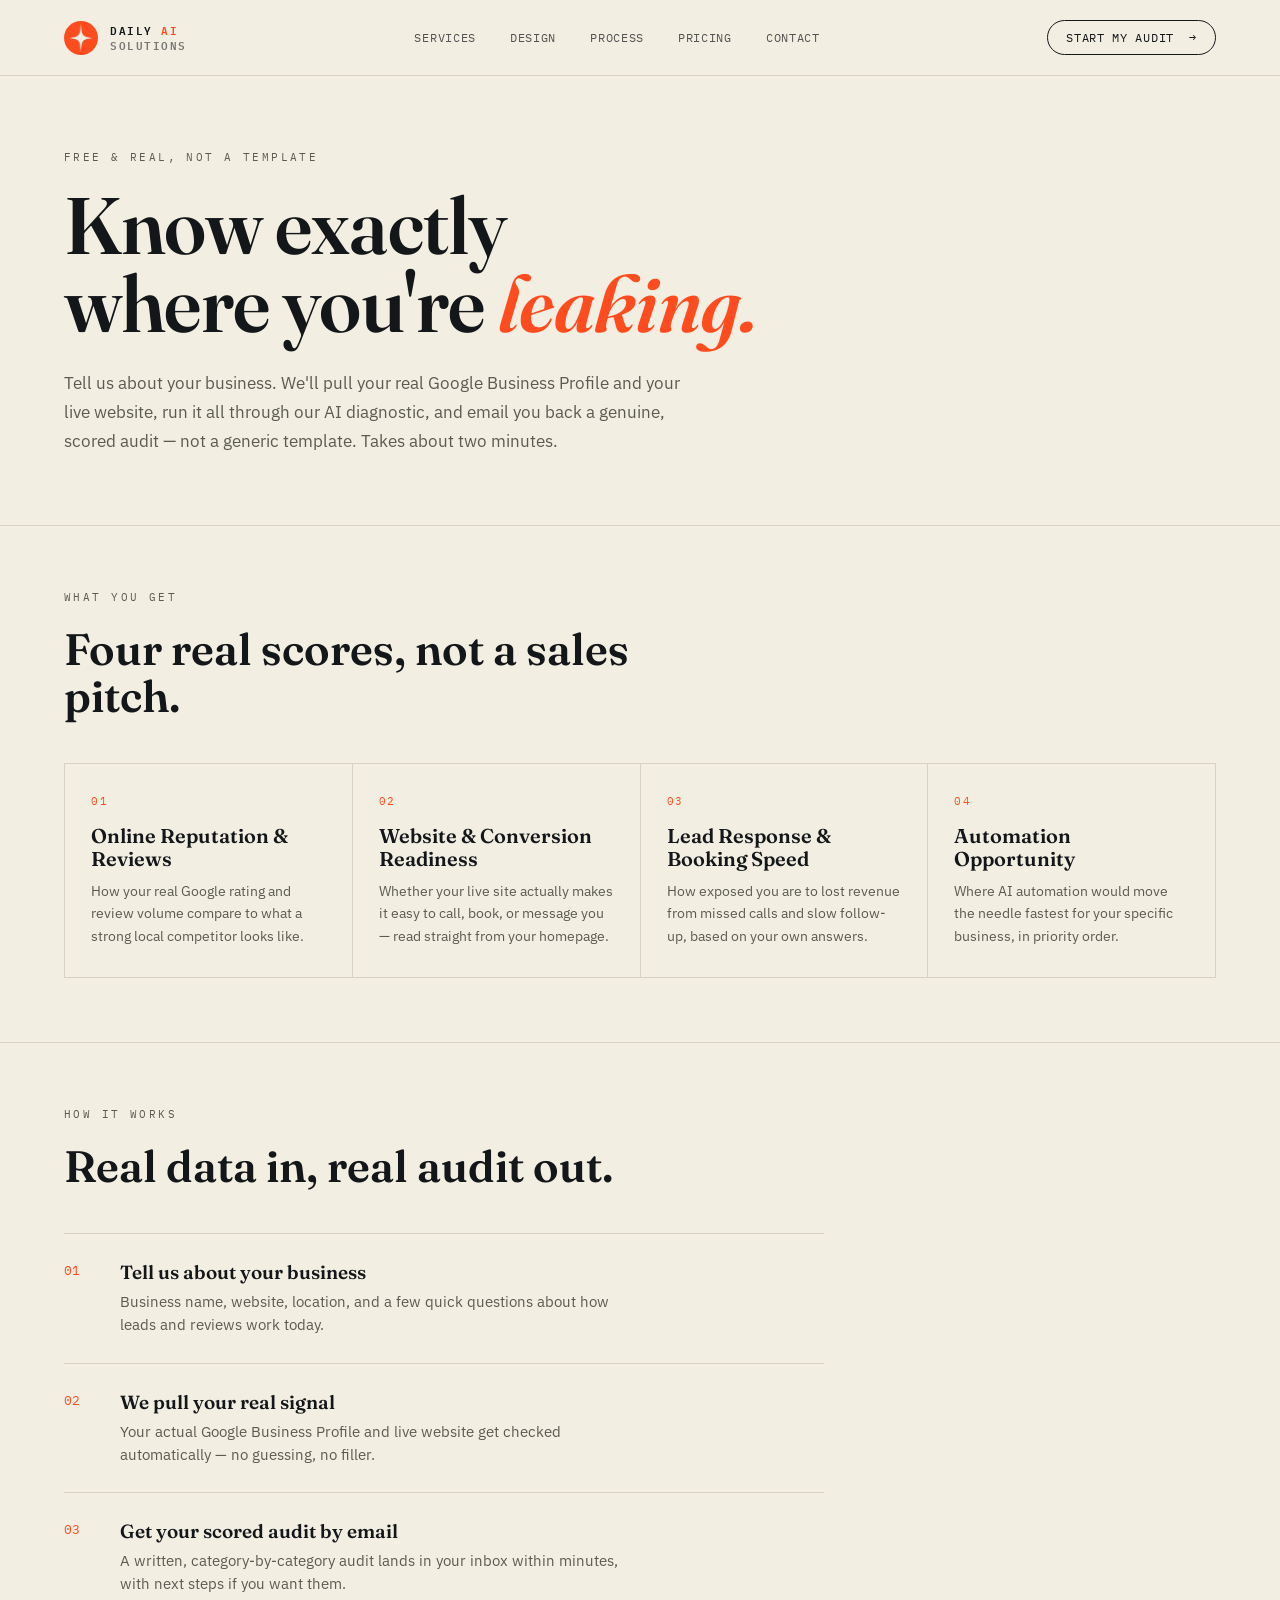
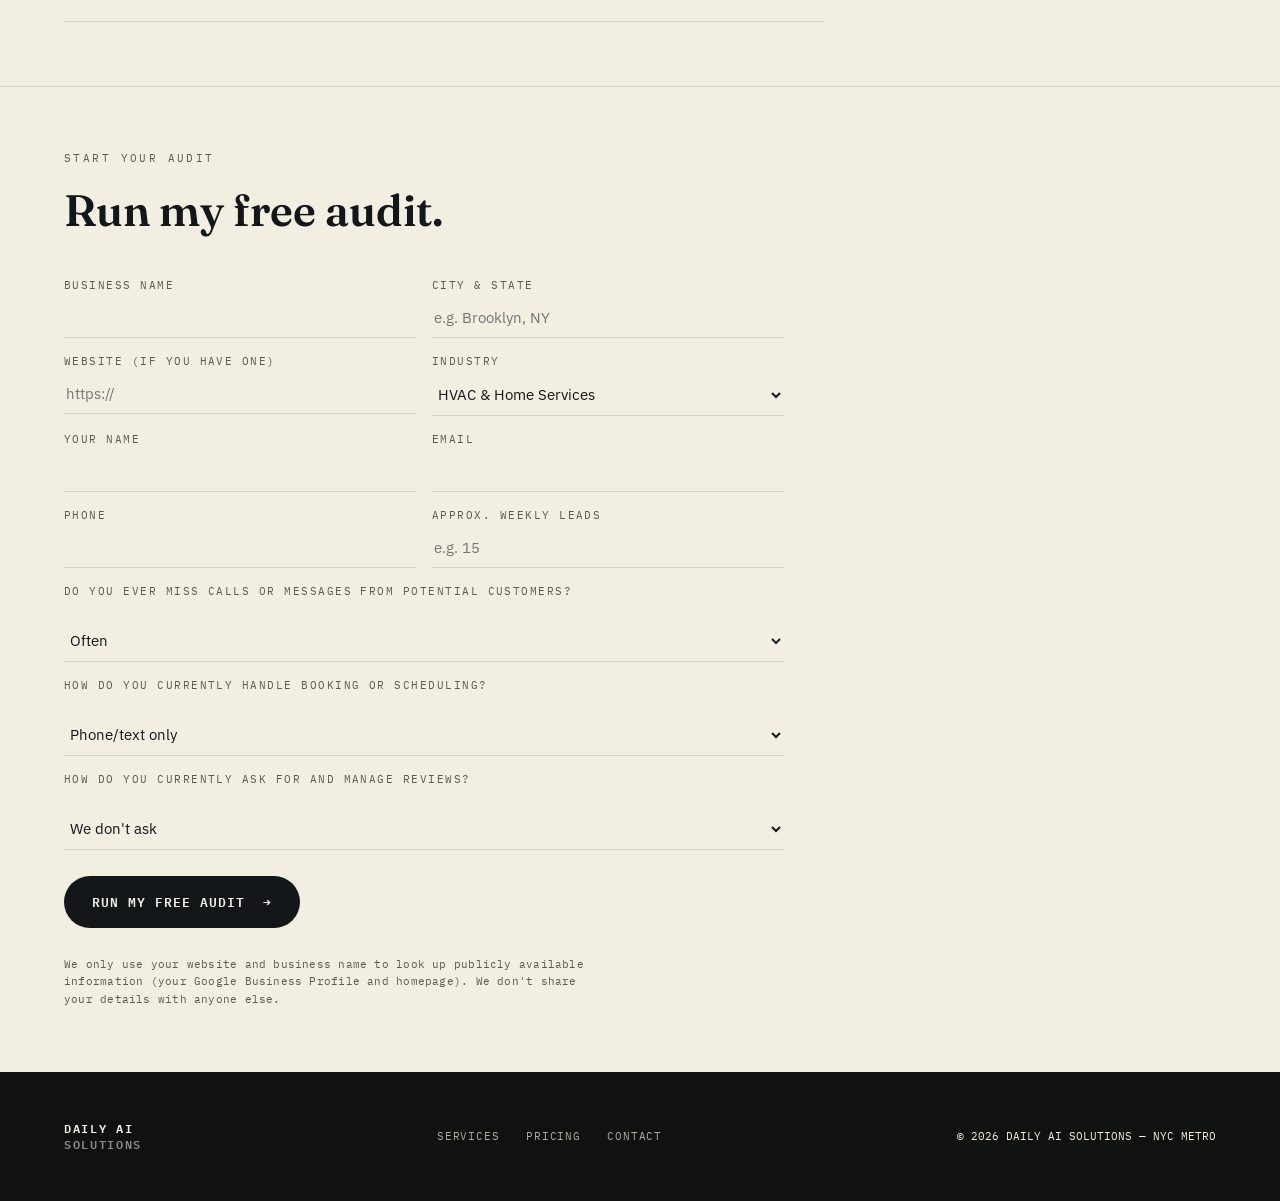
==== audit.html @ da2e5c86 "Initial commit: Daily AI Solutions marketing site + audit page Co-Authored-By: Claude Opus 4.8 <nore" ====
<!doctype html>
<html lang="en">
<head>
<meta charset="UTF-8" />
<meta name="viewport" content="width=device-width, initial-scale=1.0" />
<title>Free AI Business Audit — Daily AI Solutions</title>
<meta name="description" content="A real, data-backed AI business audit. We check your actual online presence and combine it with your answers to score your lead response, reputation, website, and automation opportunity — free." />
<link rel="icon" href="data:image/svg+xml,%3Csvg xmlns='http://www.w3.org/2000/svg' viewBox='0 0 100 100'%3E%3Crect width='100' height='100' fill='%23FF4C1F'/%3E%3Cpath d='M50,25 C53,42 56,44 72,47 C56,53 53,56 50,72 C47,56 44,53 33,50 C44,47 47,42 50,25 Z' fill='%23F2EEE4'/%3E%3C/svg%3E" />
<link rel="preconnect" href="https://fonts.googleapis.com">
<link rel="preconnect" href="https://fonts.gstatic.com" crossorigin>
<link href="https://fonts.googleapis.com/css2?family=Fraunces:opsz,wght@9..144,300;9..144,500;9..144,600;9..144,700;9..144,900&family=IBM+Plex+Mono:wght@400;500;600&family=IBM+Plex+Sans:wght@400;500;600&display=swap" rel="stylesheet">
<link rel="stylesheet" href="css/style.css">
<link rel="stylesheet" href="css/audit.css">
</head>
<body>

<header class="site-header scrolled">
  <nav>
    <a href="index.html#top" class="brand-mark">
      <span class="brand-badge"><svg viewBox="0 0 34 34" width="30" height="30" aria-hidden="true"><defs><filter id="starEmboss" x="-60%" y="-60%" width="220%" height="220%"><feDropShadow dx="0.45" dy="0.45" stdDeviation="0.3" flood-color="#000000" flood-opacity="0.45"/><feDropShadow dx="-0.4" dy="-0.4" stdDeviation="0.3" flood-color="#ffffff" flood-opacity="0.5"/></filter></defs><g transform="translate(17,17)" filter="url(#starEmboss)"><path d="M 0,-16 C 0.56,-1.88 1.88,-0.56 16,0 C 1.88,0.56 0.56,1.88 0,16 C -0.56,1.88 -1.88,0.56 -16,0 C -1.88,-0.56 -0.56,-1.88 0,-16 Z" fill="#F2EEE4"/></g></svg></span>
      <span class="brand-word">DAILY <span class="brand-ai">AI</span><br><em>SOLUTIONS</em></span>
    </a>
    <div class="nav-links">
      <a href="index.html#services">Services</a>
      <a href="index.html#web-design">Design</a>
      <a href="index.html#how">Process</a>
      <a href="index.html#pricing">Pricing</a>
      <a href="index.html#contact">Contact</a>
    </div>
    <a href="#audit-form" class="nav-cta">Start My Audit &nbsp;→</a>
  </nav>
</header>

<main class="audit-main">

  <section class="audit-hero">
    <span class="section-label">FREE &amp; REAL, NOT A TEMPLATE</span>
    <h1 class="audit-hero-heading">Know exactly<br>where you're <em>leaking.</em></h1>
    <p class="audit-hero-tagline">Tell us about your business. We'll pull your real Google Business Profile and your live website, run it all through our AI diagnostic, and email you back a genuine, scored audit &#8212; not a generic template. Takes about two minutes.</p>
  </section>

  <section class="audit-section">
    <div class="audit-section-head">
      <span class="section-label">WHAT YOU GET</span>
      <h2>Four real scores, not a sales pitch.</h2>
    </div>
    <div class="audit-grid">
      <div class="audit-card">
        <span class="audit-card-index">01</span>
        <h3>Online Reputation &amp; Reviews</h3>
        <p>How your real Google rating and review volume compare to what a strong local competitor looks like.</p>
      </div>
      <div class="audit-card">
        <span class="audit-card-index">02</span>
        <h3>Website &amp; Conversion Readiness</h3>
        <p>Whether your live site actually makes it easy to call, book, or message you &#8212; read straight from your homepage.</p>
      </div>
      <div class="audit-card">
        <span class="audit-card-index">03</span>
        <h3>Lead Response &amp; Booking Speed</h3>
        <p>How exposed you are to lost revenue from missed calls and slow follow-up, based on your own answers.</p>
      </div>
      <div class="audit-card">
        <span class="audit-card-index">04</span>
        <h3>Automation Opportunity</h3>
        <p>Where AI automation would move the needle fastest for your specific business, in priority order.</p>
      </div>
    </div>
  </section>

  <section class="audit-section">
    <div class="audit-section-head">
      <span class="section-label">HOW IT WORKS</span>
      <h2>Real data in, real audit out.</h2>
    </div>
    <div class="audit-steps">
      <div class="audit-step">
        <span class="audit-step-num">01</span>
        <div>
          <h3>Tell us about your business</h3>
          <p>Business name, website, location, and a few quick questions about how leads and reviews work today.</p>
        </div>
      </div>
      <div class="audit-step">
        <span class="audit-step-num">02</span>
        <div>
          <h3>We pull your real signal</h3>
          <p>Your actual Google Business Profile and live website get checked automatically &#8212; no guessing, no filler.</p>
        </div>
      </div>
      <div class="audit-step">
        <span class="audit-step-num">03</span>
        <div>
          <h3>Get your scored audit by email</h3>
          <p>A written, category-by-category audit lands in your inbox within minutes, with next steps if you want them.</p>
        </div>
      </div>
    </div>
  </section>

  <section class="audit-section" id="audit-form">
    <div class="audit-section-head">
      <span class="section-label">START YOUR AUDIT</span>
      <h2>Run my free audit.</h2>
    </div>
    <div class="audit-form-wrap">
      <form class="contact-form" id="auditForm">
        <div class="form-row">
          <div><label>Business Name</label><input name="businessName" required /></div>
          <div><label>City &amp; State</label><input name="city" placeholder="e.g. Brooklyn, NY" required /></div>
        </div>
        <div class="form-row">
          <div><label>Website (if you have one)</label><input name="website" type="url" placeholder="https://" /></div>
          <div>
            <label>Industry</label>
            <select name="industry">
              <option>HVAC &amp; Home Services</option>
              <option>Medical Spa &amp; Wellness</option>
              <option>Legal &amp; Professional Services</option>
              <option>Contracting &amp; Trades</option>
              <option>Restaurant &amp; Hospitality</option>
              <option>Retail</option>
              <option>Freelance &amp; Consulting</option>
              <option>Other</option>
            </select>
          </div>
        </div>
        <div class="form-row">
          <div><label>Your Name</label><input name="contactName" required /></div>
          <div><label>Email</label><input name="email" type="email" required /></div>
        </div>
        <div class="form-row">
          <div><label>Phone</label><input name="phone" type="tel" /></div>
          <div><label>Approx. Weekly Leads</label><input name="weeklyLeads" type="number" min="0" placeholder="e.g. 15" /></div>
        </div>
        <label>Do you ever miss calls or messages from potential customers?</label>
        <select name="missedCalls">
          <option>Often</option>
          <option>Sometimes</option>
          <option>Rarely</option>
          <option>Not sure</option>
        </select>
        <label>How do you currently handle booking or scheduling?</label>
        <select name="bookingProcess">
          <option>Phone/text only</option>
          <option>Online calendar tool</option>
          <option>Front-desk staff</option>
          <option>We don't have a formal process</option>
        </select>
        <label>How do you currently ask for and manage reviews?</label>
        <select name="reviewProcess">
          <option>We don't ask</option>
          <option>We ask sometimes, manually</option>
          <option>We have an automated system</option>
        </select>
        <button type="submit">Run My Free Audit &nbsp;→</button>
      </form>
      <p class="audit-status" id="auditStatus"></p>
      <p class="audit-disclaimer">We only use your website and business name to look up publicly available information (your Google Business Profile and homepage). We don't share your details with anyone else.</p>
    </div>
  </section>

</main>

<footer class="site-footer">
  <div class="footer-inner">
    <div class="brand-word footer-brand">DAILY AI<br><em>SOLUTIONS</em></div>
    <div class="footer-links">
      <a href="index.html#services">Services</a>
      <a href="index.html#pricing">Pricing</a>
      <a href="index.html#contact">Contact</a>
    </div>
    <div class="footer-copy">&#169; 2026 DAILY AI SOLUTIONS &#8212; NYC METRO</div>
  </div>
</footer>

<script>
(function () {
  var WEBHOOK_URL = 'https://n8n.agenticnodes.cloud/webhook/daily-ai/business-audit';
  var form = document.getElementById('auditForm');
  var statusEl = document.getElementById('auditStatus');

  form.addEventListener('submit', function (e) {
    e.preventDefault();
    var btn = form.querySelector('button[type="submit"]');
    var originalLabel = btn.textContent;
    btn.disabled = true;
    btn.textContent = 'Running your audit…';
    statusEl.className = 'audit-status';
    statusEl.textContent = '';

    var data = new FormData(form);
    var payload = {};
    data.forEach(function (value, key) { payload[key] = value; });

    fetch(WEBHOOK_URL, {
      method: 'POST',
      headers: { 'Content-Type': 'application/json' },
      body: JSON.stringify(payload)
    })
      .then(function (res) {
        if (!res.ok) { throw new Error('Request failed'); }
        form.reset();
        form.hidden = t
---- css/style.css ----
:root{
  --bg-light:#F2EEE2;
  --bg-dark:#0F1210;
  --bg-accent:#FF4C1F;
  --text-on-light:#14171A;
  --text-on-light-mute:#5B5B52;
  --text-on-dark:#F2EEE2;
  --text-on-dark-mute:#9A9C93;
  --ink-blue:#2E4CB0;
  --line:#D8D2C2;
  --line-dark:rgba(242,238,226,0.14);
  --font-display:'Fraunces', Georgia, serif;
  --font-mono:'IBM Plex Mono', ui-monospace, monospace;
  --font-body:'IBM Plex Sans', ui-sans-serif, sans-serif;
}

*{box-sizing:border-box;margin:0;padding:0;}
html{background:var(--bg-light);}
body{
  font-family:var(--font-body);
  background:var(--bg-light);
  color:var(--text-on-light);
  overflow-x:hidden;
}
a{color:inherit;text-decoration:none;}
button{font-family:inherit;border:none;background:none;cursor:pointer;}
ul,ol{list-style:none;}
img{max-width:100%;display:block;}

::selection{background:var(--bg-accent);color:var(--bg-light);}

/* ============ LOADER ============ */
#loader{
  position:fixed;inset:0;z-index:200;
  background:var(--bg-dark);
  display:flex;flex-direction:column;align-items:center;justify-content:center;gap:18px;
  transition:opacity .6s ease, visibility .6s ease;
}
#loader.hidden{opacity:0;visibility:hidden;pointer-events:none;}
.loader-brand{
  font-family:var(--font-display);font-weight:600;font-size:clamp(22px,3vw,30px);
  color:var(--text-on-dark);letter-spacing:0.01em;
}
.loader-brand span{color:var(--bg-accent);font-style:italic;}
.loader-sub{font-family:var(--font-mono);font-size:11px;letter-spacing:0.25em;color:var(--text-on-dark-mute);}
#loader-bar{width:220px;height:2px;background:var(--line-dark);}
#loader-bar-fill{height:100%;width:0%;background:var(--bg-accent);transition:width .15s linear;}
#loader-percent{font-family:var(--font-mono);font-size:11px;color:var(--text-on-dark-mute);}

/* ============ HEADER ============ */
.site-header{
  position:fixed;top:0;left:0;right:0;z-index:100;
  padding:20px 5vw;
  transition:background .3s ease, backdrop-filter .3s ease, border-color .3s ease;
  border-bottom:1px solid transparent;
  mix-blend-mode:normal;
}
.site-header.scrolled{
  background:rgba(242,238,226,0.82);
  backdrop-filter:blur(10px);
  border-bottom-color:var(--line);
}
.site-header.on-dark{ color:var(--text-on-dark); }
.site-header.on-dark.scrolled{
  background:rgba(15,18,16,0.75);
  border-bottom-color:var(--line-dark);
}
.site-header nav{
  display:flex;align-items:center;justify-content:space-between;
  max-width:1440px;margin:0 auto;
}
.brand-mark{display:flex;align-items:center;gap:12px;}
.brand-badge{
  width:34px;height:34px;flex:none;border-radius:50%;
  background:var(--bg-accent);color:var(--bg-light);
  display:flex;align-items:center;justify-content:center;
  font-family:var(--font-display);font-weight:700;font-size:16px;
}
.brand-word{
  font-family:var(--font-mono);font-size:11px;letter-spacing:0.14em;font-weight:600;
  line-height:1.35;
}
.brand-word em{font-style:normal;opacity:0.55;}
.brand-word .brand-ai{color:var(--bg-accent);}
.nav-links{display:flex;gap:34px;}
.nav-links a{
  font-family:var(--font-mono);font-size:11.5px;letter-spacing:0.06em;
  text-transform:uppercase;opacity:0.72;transition:opacity .2s ease;
}
.nav-links a:hover{opacity:1;}
.nav-cta{
  font-family:var(--font-mono);font-size:11.5px;letter-spacing:0.06em;text-transform:uppercase;
  border:1px solid currentColor;padding:9px 18px;border-radius:999px;
  transition:background .2s ease, color .2s ease;
}
.nav-cta:hover{background:var(--bg-accent);border-color:var(--bg-accent);color:var(--bg-light);}
@media(max-width:860px){ .nav-links{display:none;} }

/* ============ HERO ============ */
.hero-standalone{
  position:relative;height:100vh;
  display:flex;flex-direction:column;justify-content:center;
  padding:0 5vw;
  background:var(--bg-light);
}
.stamp-badge{
  position:absolute;top:110px;right:5vw;width:130px;height:130px;color:var(--text-on-light-mute);
  animation:spin-slow 22s linear infinite;
}
.stamp-badge svg{width:100%;height:100%;}
@keyframes spin-slow{ from{transform:rotate(0deg);} to{transform:rotate(360deg);} }

.section-label{
  display:block;font-family:var(--font-mono);font-size:11px;letter-spacing:0.22em;
  text-transform:uppercase;color:var(--text-on-light-mute);margin-bottom:22px;
}
.section-content.align-right .section-label,
.section-stats .section-label{color:var(--text-on-dark-mute);}

.hero-heading{
  font-family:var(--font-display);font-weight:600;
  font-size:clamp(56px, 10vw, 148px);
  line-height:0.92;letter-spacing:-0.01em;color:var(--text-on-light);
  max-width:1100px;
}
.hero-heading .line{display:block;overflow:hidden;}
.hero-heading .word{display:inline-block;}
.hero-heading em{font-style:italic;color:var(--bg-accent);}

.hero-tagline{
  margin-top:34px;max-width:560px;
  font-family:var(--font-body);font-size:17px;line-height:1.6;
  color:var(--text-on-light-mute);
}

.scroll-indicator{
  position:absolute;bottom:44px;left:5vw;
  display:flex;align-items:center;gap:14px;
}
.scroll-indicator span{font-family:var(--font-mono);font-size:10.5px;letter-spacing:0.2em;color:var(--text-on-light-mute);}
.scroll-line{width:1px;height:56px;background:var(--line);position:relative;overflow:hidden;}
.scroll-line-fill{position:absolute;top:0;left:0;width:100%;height:30%;background:var(--bg-accent);animation:scrollDown 1.8s ease-in-out infinite;}
@keyframes scrollDown{ 0%{transform:translateY(-100%);} 100%{transform:translateY(300%);} }

/* ============ CANVAS CENTERPIECE ============ */
.canvas-wrap{
  position:fixed;inset:0;z-index:5;
  clip-path:circle(0% at 50% 50%);
  background:var(--bg-dark);
}
#canvas{width:100%;height:100%;display:block;}
.canvas-caption{
  position:absolute;bottom:64px;left:50%;transform:translateX(-50%);
  text-align:center;color:var(--text-on-dark);
  opacity:0;transition:opacity .3s ease;
}
.canvas-caption.visible{opacity:1;}
.cc-index{display:block;font-family:var(--font-mono);font-size:11px;letter-spacing:0.2em;color:var(--bg-accent);margin-bottom:6px;}
.cc-label{font-family:var(--font-mono);font-size:13px;letter-spacing:0.12em;text-transform:uppercase;}

#dark-overlay{
  position:fixed;inset:0;z-index:6;background:var(--bg-dark);opacity:0;pointer-events:none;
}

/* ============ MARQUEE ============ */
.marquee-wrap{
  position:fixed;top:50%;left:0;width:100%;z-index:4;
  transform:translateY(-50%);overflow:visible;pointer-events:none;
  opacity:0;mix-blend-mode:difference;
}
.marquee-text{
  display:inline-block;white-space:nowrap;
  font-family:var(--font-display);font-weight:700;font-style:italic;
  font-size:13vw;color:var(--text-on-dark);letter-spacing:-0.01em;
}

/* ============ SCROLL SECTIONS ============ */
#scroll-container{position:relative;height:1200vh;z-index:10;}
.scroll-section{
  position:absolute;top:0;left:0;width:100%;
  opacity:0;pointer-events:none;
}
.scroll-section.is-active{pointer-events:auto;}
.section-content{padding:0 5vw;}
.align-left{padding-left:5vw;padding-right:56vw;}
.align-right{padding-left:56vw;padding-right:5vw;}
.align-left .section-inner,.align-right .section-inner{max-width:min(38vw,560px);}
@media(max-width:860px){
  .align-left,.align-right{padding-left:6vw;padding-right:6vw;}
  .align-left .section-inner,.align-right .section-inner{max-width:100%;}
}

.section-content .section-heading{
  font-family:var(--font-display);font-weight:600;font-size:clamp(32px,4.2vw,54px);
  line-height:1.02;color:var(--text-on-dark);margin-bottom:20px;
}
.section-content .section-body{
  font-family:var(--font-body);font-size:16px;line-height:1.7;color:var(--text-on-dark-mute);
  max-width:46ch;
}
.section-note{
  margin-top:18px;font-family:var(--font-mono);font-size:13px;color:var(--bg-accent);
}
.section-list{margin-top:22px;display:flex;flex-direction:column;gap:10px;}
.section-list li{
  font-family:var(--font-mono);font-size:12.5px;letter-spacing:0.03em;color:var(--text-on-dark);
  padding-left:20px;position:relative;
}
.section-list li::before{content:"—";position:absolute;left:0;color:var(--bg-accent);}
.section-price{
  margin-top:26px;font-family:var(--font-mono);font-weight:600;font-size:14px;
  color:var(--text-on-dark);letter-spacing:0.04em;
  border-top:1px solid var(--line-dark);padding-top:16px;display:inline-block;
}

.process-list{margin-top:8px;display:flex;flex-direction:column;gap:16px;}
.process-list li{
  font-family:var(--font-body);font-size:16px;color:var(--text-on-dark);
  display:flex;gap:18px;align-items:baseline;
  border-bottom:1px solid var(--line-dark);padding-bottom:14px;
}
.process-list li span{
  font-family:var(--font-mono);font-size:12px;color:var(--bg-accent);flex:none;width:24px;
}

/* ============ STATS ============ */
.section-stats{padding:0 5vw;display:flex;align-items:center;justify-content:center;}
.stats-grid{
  display:grid;grid-template-columns:repeat(2,1fr);gap:56px 80px;
  max-width:900px;
}
.stat{text-align:left;}
.stat-number{
  font-family:var(--font-display);font-weight:700;font-size:clamp(48px,6.5vw,88px);
  color:var(--text-on-dark);line-height:1;
}
.stat-suffix{
  font-family:var(--font-display);font-weight:600;font-size:clamp(22px,2.5vw,34px);
  color:var(--bg-accent);margin-left:4px;
}
.stat-label{
  display:block;margin-top:12px;font-family:var(--font-mono);font-size:11.5px;
  letter-spacing:0.08em;text-transform:uppercase;color:var(--text-on-dark-mute);
}
@media(max-width:860px){ .stats-grid{grid-template-columns:1fr;gap:36px;} }

/* ============ CTA (persist) ============ */
.section-cta{
  display:flex;align-items:center;justify-content:center;text-align:center;padding:0 6vw;
}
.section-cta .section-inner{max-width:640px;margin:0 auto;}
.cta-heading{
  font-family:var(--font-display);font-weight:700;font-size:clamp(48px,9vw,112px);
  line-height:0.94;color:var(--text-on-dark);margin:18px 0 24px;
}
.cta-heading em{font-style:italic;color:var(--bg-accent);}
.section-cta .section-body{margin:0 auto 34px;color:var(--text-on-dark-mute);}
.cta-button{
  display:inline-flex;align-items:center;gap:8px;
  background:var(--bg-accent);color:var(--bg-light);
  font-family:var(--font-mono);font-size:13px;letter-spacing:0.08em;text-transform:uppercase;font-weight:600;
  padding:16px 30px;border-radius:999px;
  transition:transform .2s ease, box-shadow .2s ease;
}
.cta-button:hover{transform:translateY(-3px);box-shadow:0 16px 40px -12px rgba(255,76,31,0.5);}

/* ============ CONTACT ============ */
.contact-section{
  position:relative;z-index:20;background:var(--bg-light);
  padding:140px 5vw 100px;
}
.contact-wrap{
  max-width:1200px;margin:0 auto;
  display:grid;grid-template-columns:0.9fr 1.1fr;gap:80px;
}
.contact-info .section-heading{
  font-family:var(--font-display);font-weight:600;font-size:clamp(34px,4.5vw,52px);
  color:var(--text-on-light);margin-bottom:18px;
}
.contact-info .section-body{color:var(--text-on-light-mute);max-width:40ch;line-height:1.7;}
.contact-details{margin-top:36px;display:flex;flex-direction:column;gap:18px;}
.contact-details div{display:flex;flex-direction:column;gap:2px;border-top:1px solid var(--line);padding-top:12px;}
.cd-label{font-family:var(--font-mono);font-size:10.5px;letter-spacing:0.16em;text-transform:uppercase;color:var(--text-on-light-mute);}
.cd-value{font-family:var(--font-body);font-size:15px;color:var(--text-on-light);}

.contact-form{display:flex;flex-direction:column;gap:16px;}
.contact-form .form-row{display:grid;grid-template-columns:1fr 1fr;gap:16px;}
.contact-form label{
  font-family:var(--font-mono);font-size:10.5px;letter-spacing:0.14em;text-transform:uppercase;
  color:var(--text-on-light-mute);margin-bottom:6px;display:block;
}
.contact-form input,.contact-form select,.contact-form textarea{
  width:100%;background:transparent;border:none;border-bottom:1px solid var(--line);
  padding:10px 2px;font-family:var(--font-body);font-size:15px;color:var(--text-on-light);
  outline:none;transition:border-color .2s ease;
}
.contact-form input:focus,.contact-form select:focus,.contact-form textarea:focus{border-color:var(--bg-accent);}
.contact-form textarea{min-height:88px;resize:vertical;}
.contact-form button{
  margin-top:10px;align-self:flex-start;
  background:var(--text-on-light);color:var(--bg-light);
  font-family:var(--font-mono);font-size:12.5px;letter-spacing:0.08em;text-transform:uppercase;font-weight:600;
  padding:15px 28px;border-radius:999px;transition:background .2s ease, transform .2s ease;
}
.contact-form button:hover{background:var(--bg-accent);transform:translateY(-2px);}
@media(max-width:860px){ .contact-wrap{grid-template-columns:1fr;gap:50px;} }

/* ============ FOOTER ============ */
.site-footer{
  position:relative;z-index:20;background:var(--bg-dark);color:var(--text-on-dark);
  padding:48px 5vw;
}
.footer-inner{
  max-width:1200px;margin:0 auto;
  display:flex;flex-wrap:wrap;align-items:center;justify-content:space-between;gap:20px;
}
.footer-brand{font-size:12px;}
.footer-links{display:flex;gap:26px;}
.footer-links a{font-family:var(--font-mono);font-size:11px;letter-spacing:0.08em;text-transform:uppercase;opacity:0.7;}
.footer-links a:hover{opacity:1;}
.footer-copy{font-family:var(--font-mono);font-size:10.5px;letter-s
---- css/audit.css ----
/* ============ AUDIT PAGE ============ */
.audit-main{padding-top:110px;background:var(--bg-light);}

.audit-hero{padding:40px 5vw 70px;max-width:900px;}
.audit-hero-heading{
  font-family:var(--font-display);font-weight:600;
  font-size:clamp(40px,6.8vw,80px);line-height:0.98;letter-spacing:-0.01em;
  color:var(--text-on-light);margin:18px 0 26px;
}
.audit-hero-heading em{font-style:italic;color:var(--bg-accent);}
.audit-hero-tagline{
  font-family:var(--font-body);font-size:17px;line-height:1.7;
  color:var(--text-on-light-mute);max-width:640px;
}

/* -- What you get -- */
.audit-section{padding:64px 5vw;border-top:1px solid var(--line);}
.audit-section-head{max-width:640px;margin-bottom:44px;}
.audit-section-head h2{
  font-family:var(--font-display);font-weight:600;font-size:clamp(28px,3.6vw,44px);
  color:var(--text-on-light);line-height:1.05;
}

.audit-grid{
  display:grid;grid-template-columns:repeat(4,1fr);gap:1px;
  background:var(--line);border:1px solid var(--line);
}
.audit-card{background:var(--bg-light);padding:30px 26px;}
.audit-card-index{
  display:block;font-family:var(--font-mono);font-size:11px;letter-spacing:0.14em;
  color:var(--bg-accent);margin-bottom:16px;
}
.audit-card h3{
  font-family:var(--font-display);font-weight:600;font-size:20px;
  color:var(--text-on-light);margin-bottom:10px;line-height:1.15;
}
.audit-card p{font-family:var(--font-body);font-size:14px;line-height:1.6;color:var(--text-on-light-mute);}
@media(max-width:960px){ .audit-grid{grid-template-columns:1fr 1fr;} }
@media(max-width:640px){ .audit-grid{grid-template-columns:1fr;} }

/* -- How it works -- */
.audit-steps{display:flex;flex-direction:column;gap:0;max-width:760px;}
.audit-step{
  display:flex;gap:28px;padding:26px 0;border-top:1px solid var(--line);
}
.audit-step:last-child{border-bottom:1px solid var(--line);}
.audit-step-num{
  font-family:var(--font-mono);font-size:13px;color:var(--bg-accent);flex:none;width:28px;padding-top:2px;
}
.audit-step h3{
  font-family:var(--font-display);font-weight:600;font-size:19px;color:var(--text-on-light);margin-bottom:6px;
}
.audit-step p{font-family:var(--font-body);font-size:14.5px;line-height:1.6;color:var(--text-on-light-mute);max-width:56ch;}

/* -- Form -- */
.audit-form-wrap{max-width:720px;}
.audit-form-wrap .form-row-3{display:grid;grid-template-columns:1fr 1fr 1fr;gap:16px;}
@media(max-width:760px){ .audit-form-wrap .form-row-3{grid-template-columns:1fr;} }

.audit-status{
  margin-top:22px;font-family:var(--font-mono);font-size:13px;line-height:1.6;
  display:none;
}
.audit-status--success{display:block;color:var(--ink-blue);}
.audit-status--error{display:block;color:#B0242E;}

.audit-disclaimer{
  margin-top:28px;font-family:var(--font-mono);font-size:11px;letter-spacing:0.02em;
  color:var(--text-on-light-mute);max-width:520px;line-height:1.6;
}
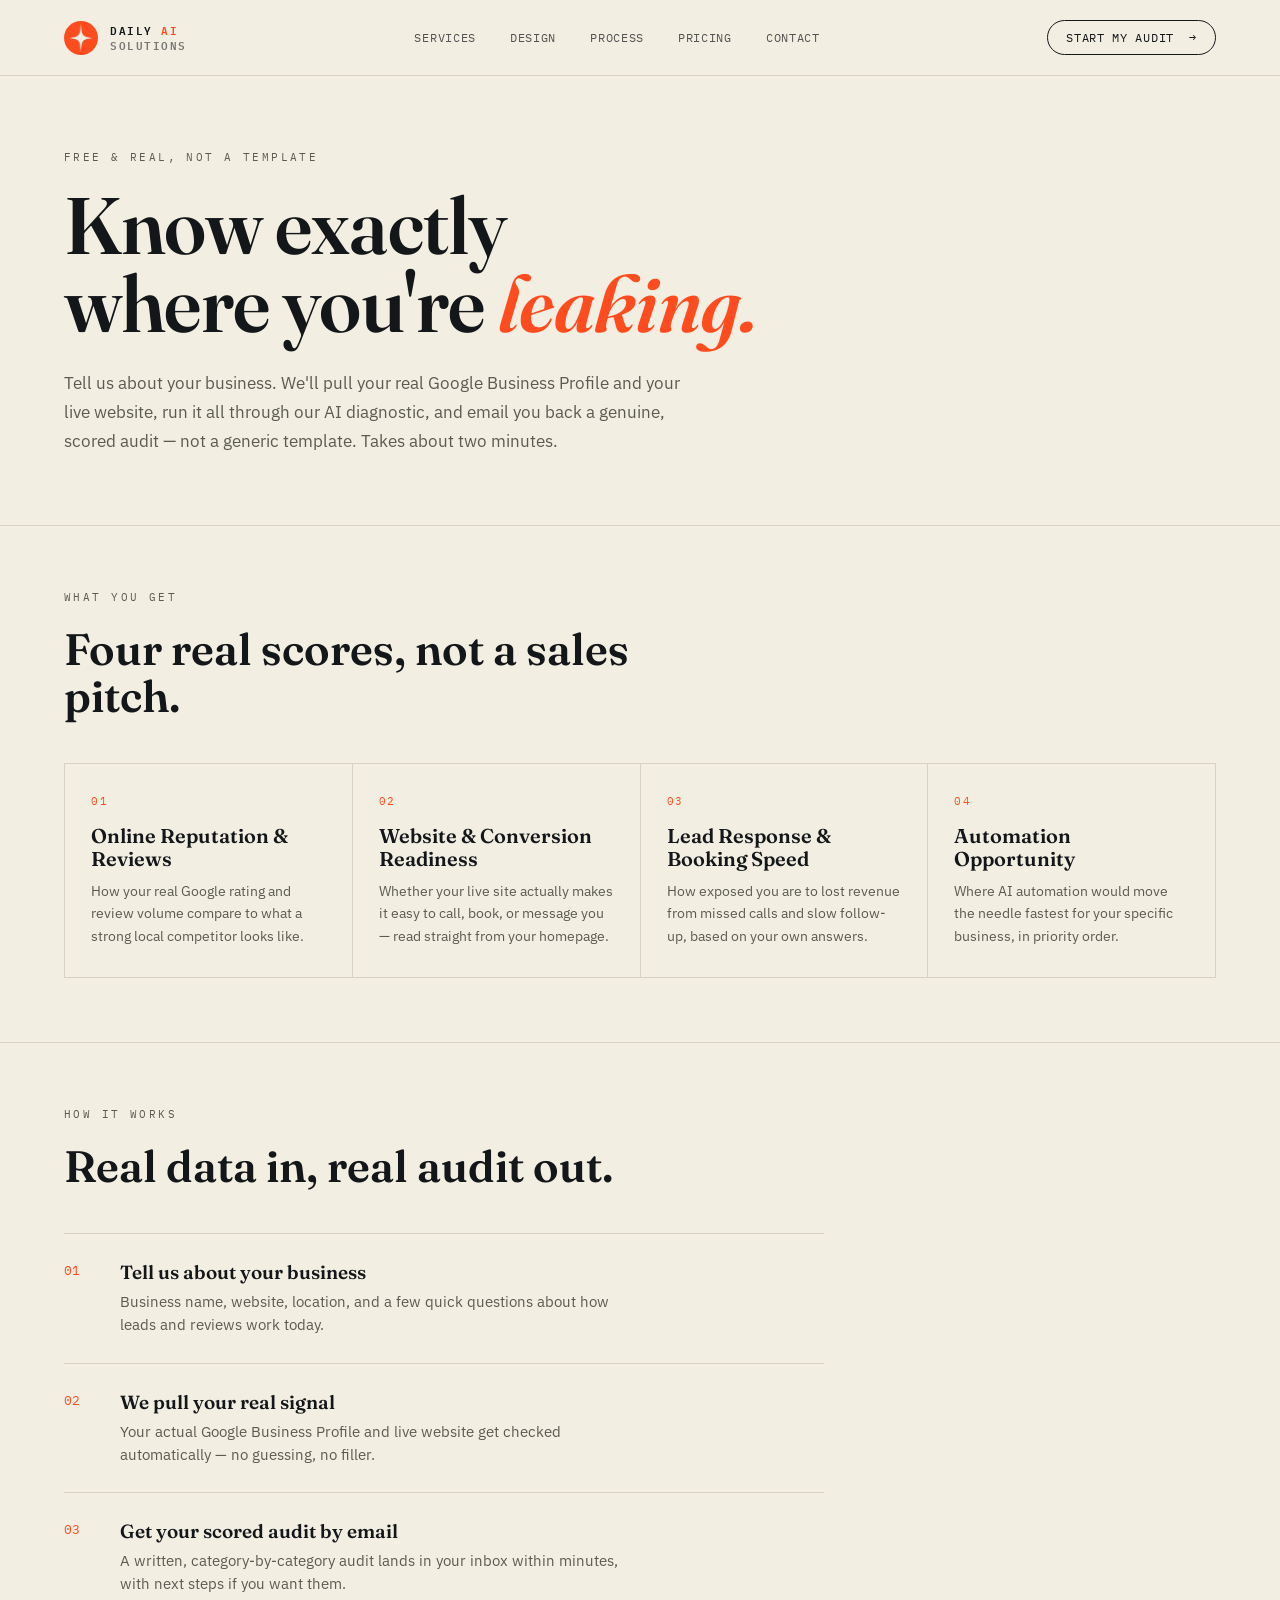
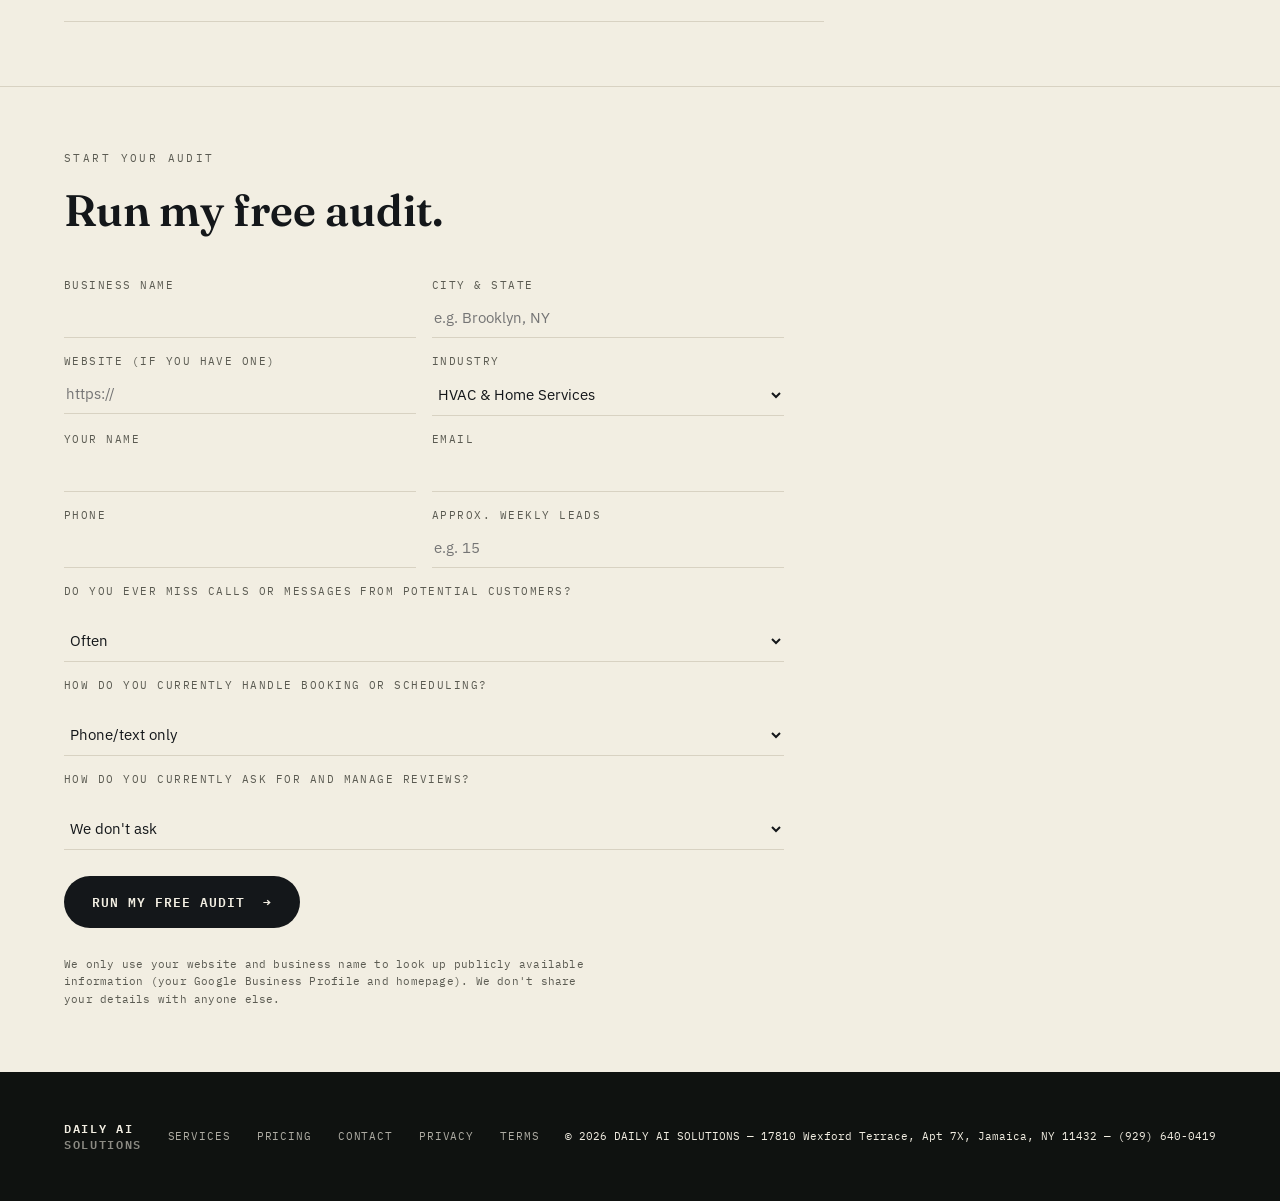
==== commit 0814e907: "A2P compliance: privacy/terms pages, address+phone, chat widget as sole SMS opt-in Co-Authored-By: C" ====
--- a/audit.html
+++ b/audit.html
@@ -169,8 +169,10 @@
       <a href="index.html#services">Services</a>
       <a href="index.html#pricing">Pricing</a>
       <a href="index.html#contact">Contact</a>
-    </div>
-    <div class="footer-copy">&#169; 2026 DAILY AI SOLUTIONS &#8212; NYC METRO</div>
+      <a href="privacy.html">Privacy</a>
+      <a href="terms.html">Terms</a>
+    </div>
+    <div class="footer-copy">&#169; 2026 DAILY AI SOLUTIONS &#8212; 17810 Wexford Terrace, Apt 7X, Jamaica, NY 11432 &#8212; (929) 640-0419</div>
   </div>
 </footer>
 
@@ -201,4 +203,18 @@
       .then(function (res) {
         if (!res.ok) { throw new Error('Request failed'); }
         form.reset();
-        form.hidden = t+        form.hidden = true;
+        statusEl.className = 'audit-status audit-status--success';
+        statusEl.textContent = 'Audit received! Your full scored report is being generated now — check your email in the next few minutes.';
+      })
+      .catch(function () {
+        btn.disabled = false;
+        btn.textContent = originalLabel;
+        statusEl.className = 'audit-status audit-status--error';
+        statusEl.textContent = 'Something went wrong sending your request. Email us at contact@dailyai.solutions and we’ll run your audit manually.';
+      });
+  });
+})();
+</script>
+</body>
+</html>
--- a/css/style.css
+++ b/css/style.css
@@ -303,6 +303,10 @@
   padding:15px 28px;border-radius:999px;transition:background .2s ease, transform .2s ease;
 }
 .contact-form button:hover{background:var(--bg-accent);transform:translateY(-2px);}
+.form-status{font-family:var(--font-mono);font-size:12.5px;letter-spacing:0.03em;margin-top:6px;min-height:18px;}
+.form-status.is-success{color:#2E7D4F;}
+.form-status.is-error{color:#B0242E;}
+.contact-form button:disabled{opacity:0.65;cursor:default;transform:none;}
 @media(max-width:860px){ .contact-wrap{grid-template-columns:1fr;gap:50px;} }
 
 /* ============ FOOTER ============ */
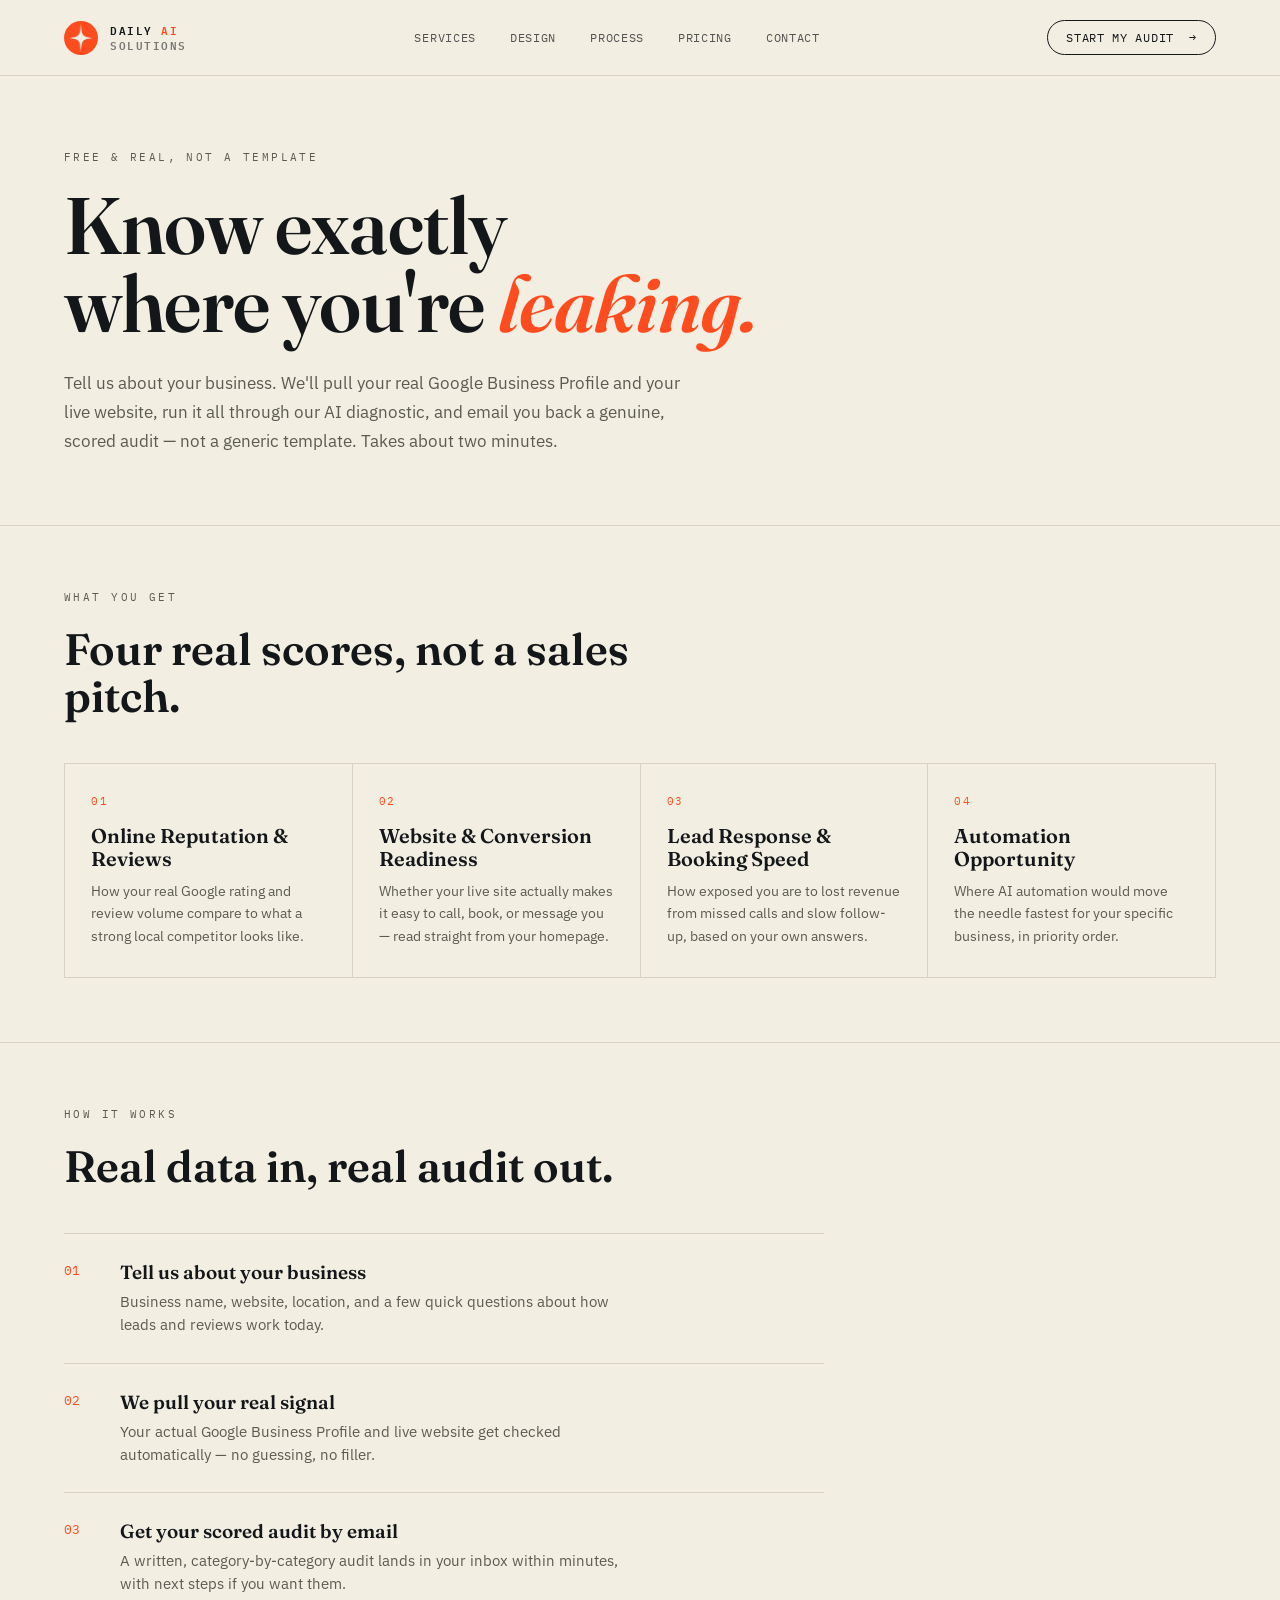
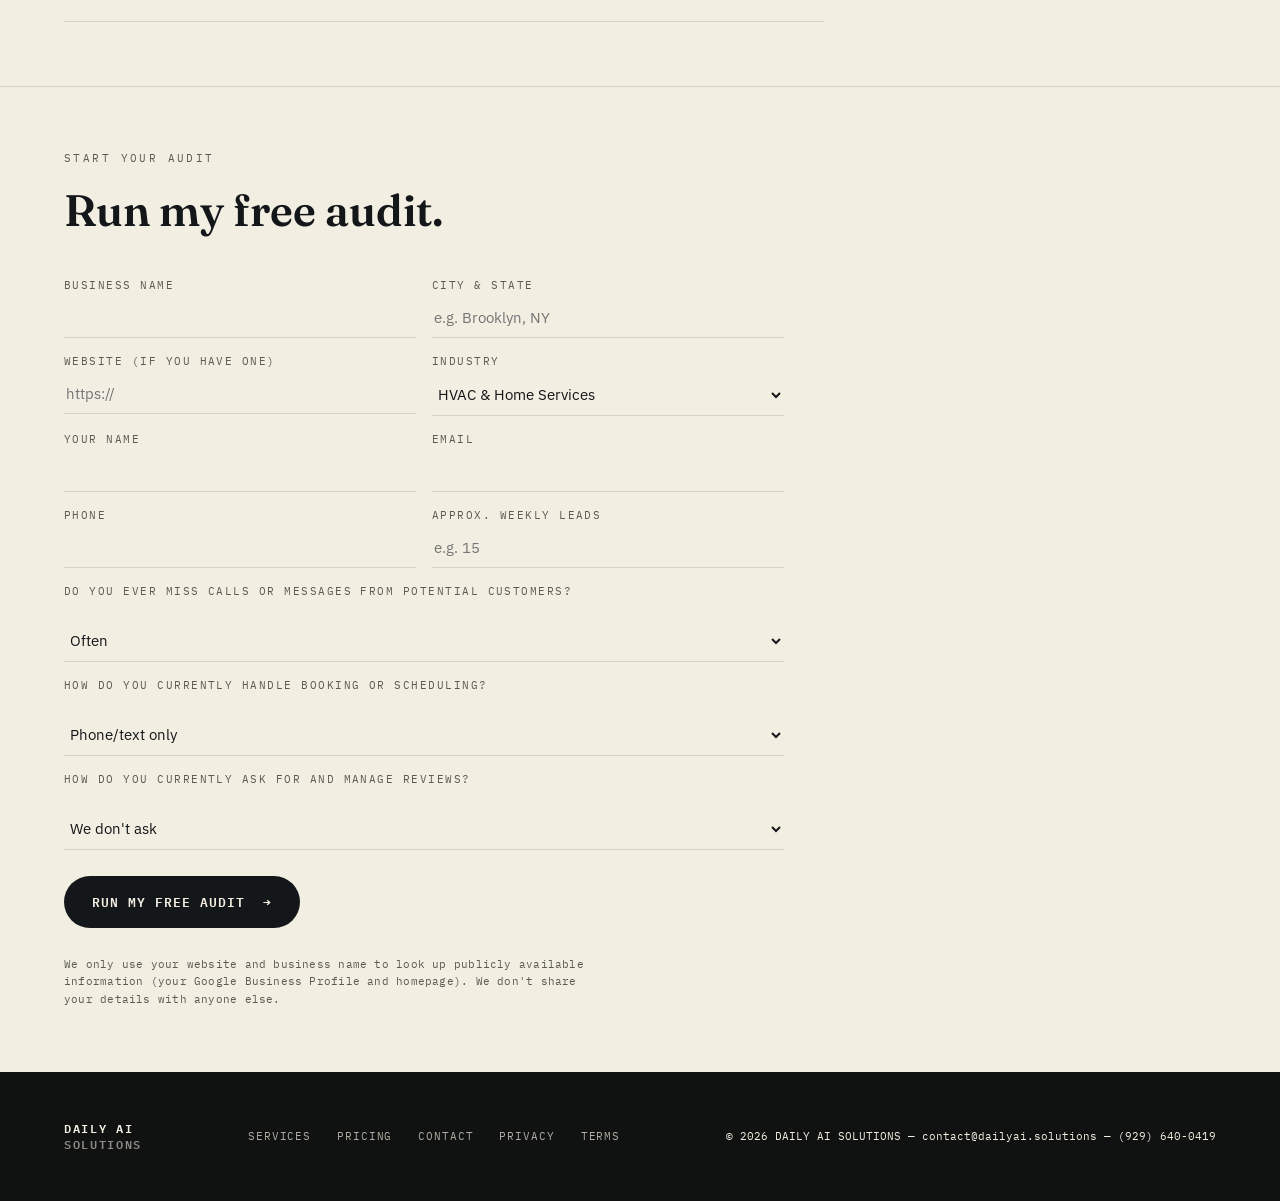
==== commit 599339df: "A2P compliance pass: legal pages, chat widget, phone in footer Co-Authored-By: Claude Opus 4.8 <nore" ====
--- a/audit.html
+++ b/audit.html
@@ -172,7 +172,7 @@
       <a href="privacy.html">Privacy</a>
       <a href="terms.html">Terms</a>
     </div>
-    <div class="footer-copy">&#169; 2026 DAILY AI SOLUTIONS &#8212; 17810 Wexford Terrace, Apt 7X, Jamaica, NY 11432 &#8212; (929) 640-0419</div>
+    <div class="footer-copy">&#169; 2026 DAILY AI SOLUTIONS &#8212; contact@dailyai.solutions &#8212; (929) 640-0419</div>
   </div>
 </footer>
 
